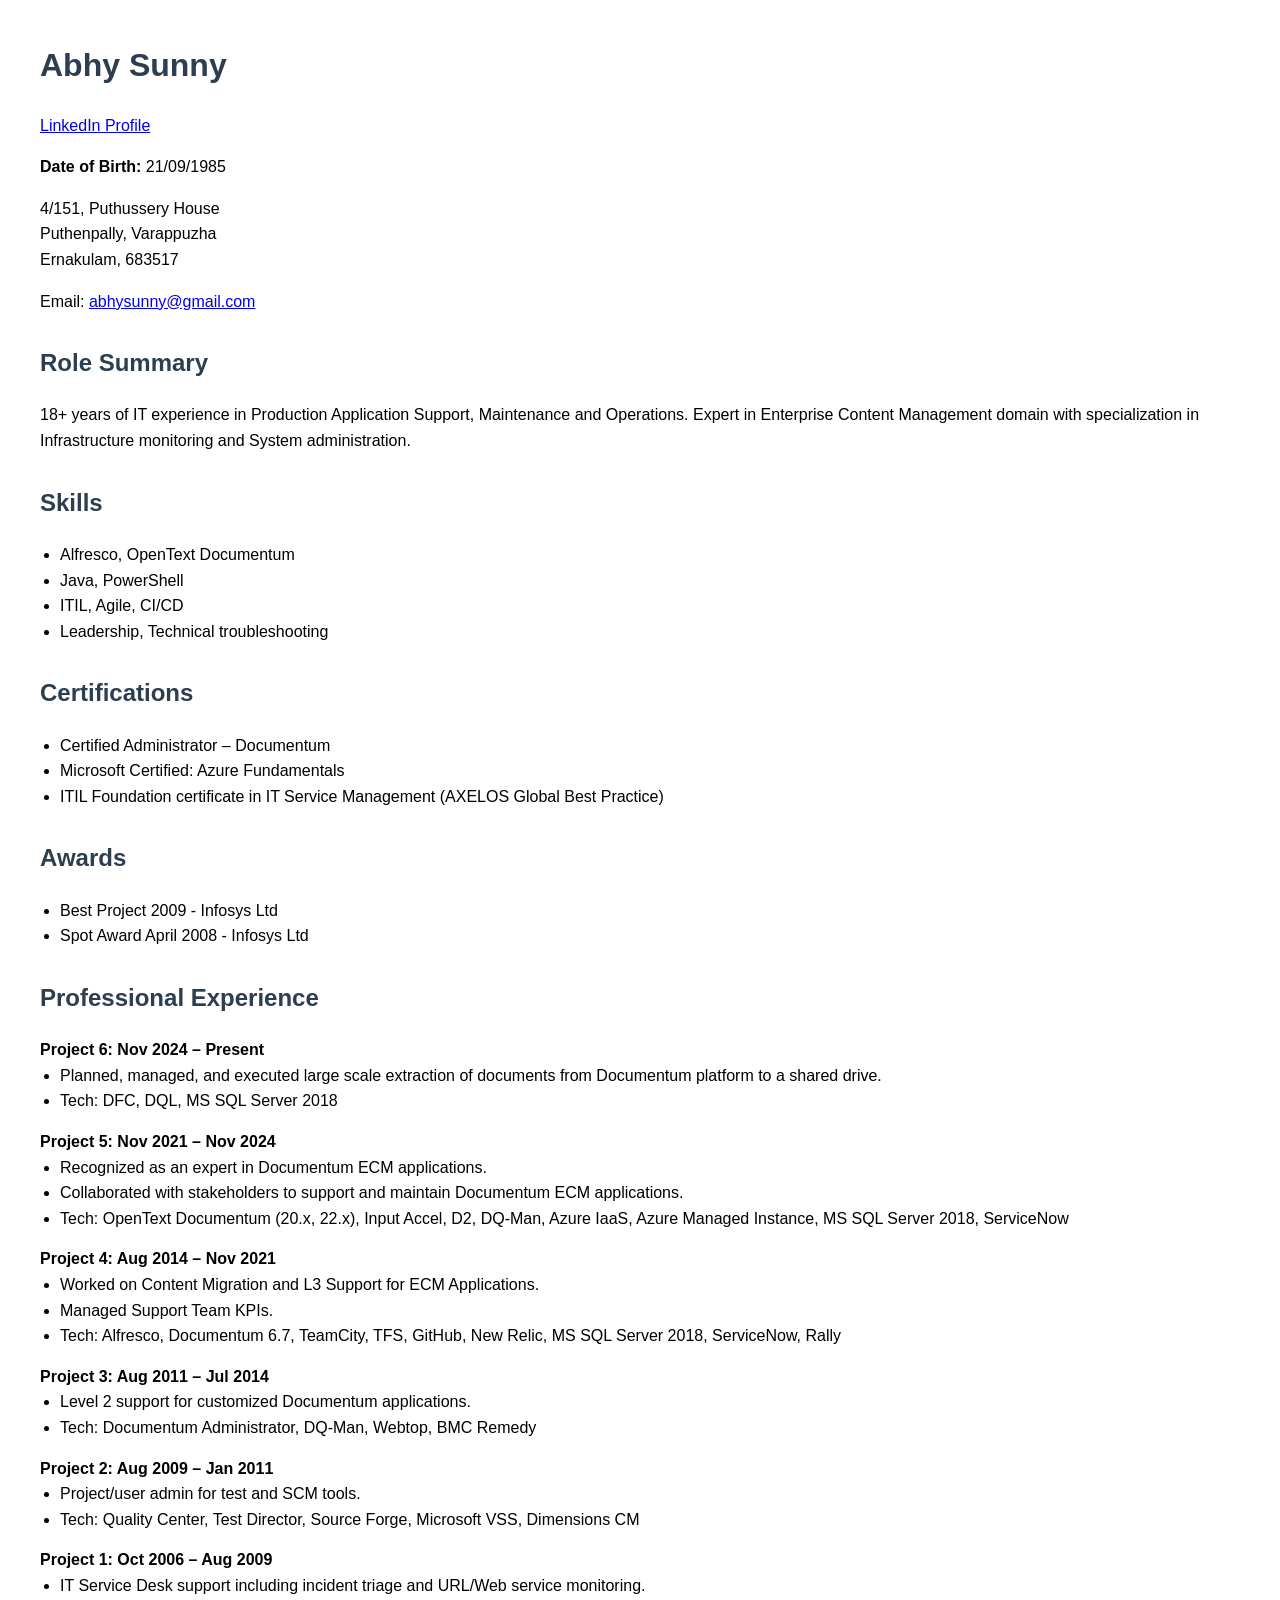
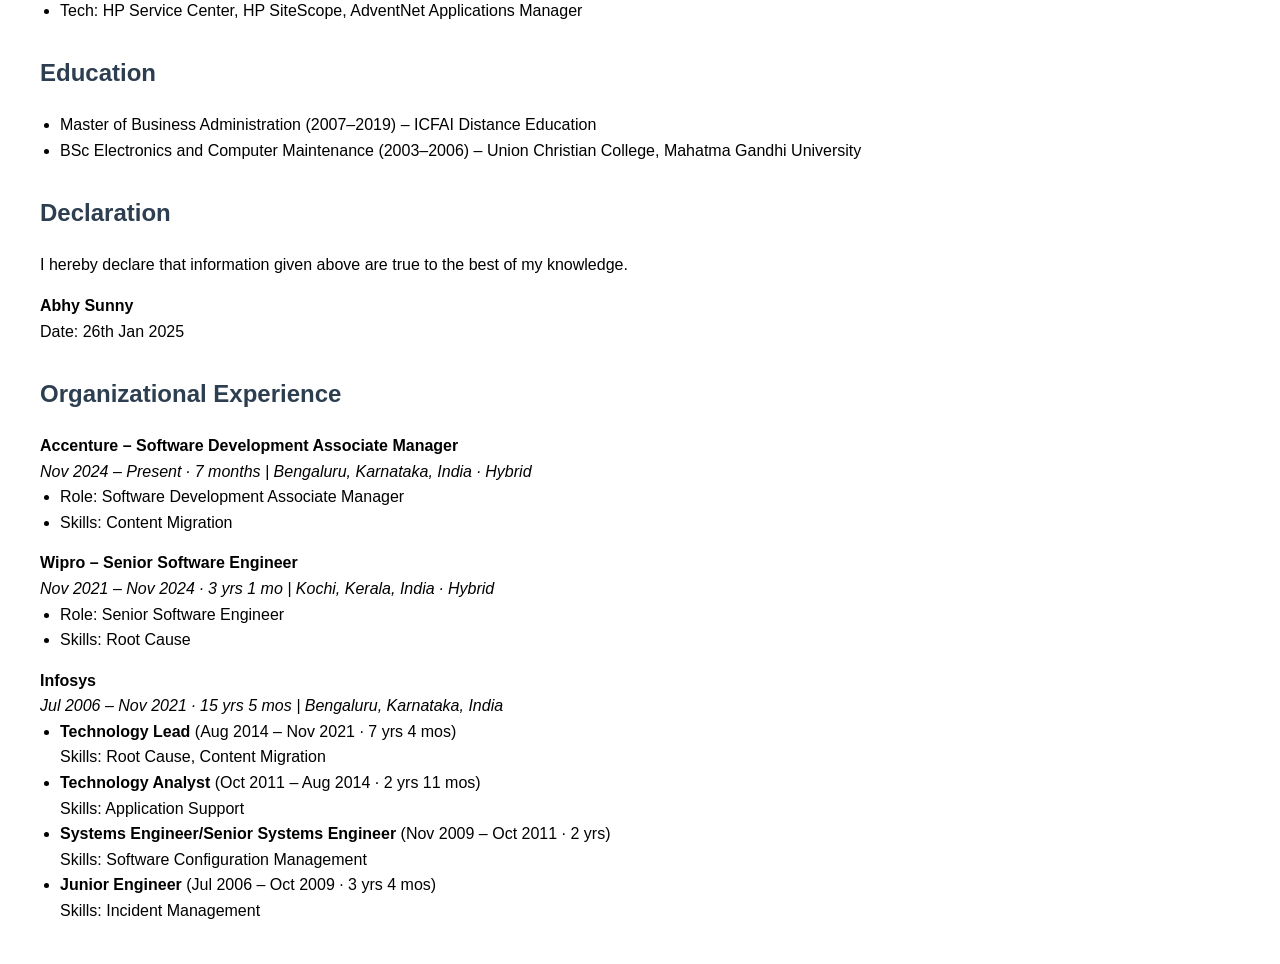
==== abhy-sunny.html @ b9ebeac2 "Adding HTML intial version" ====
<!DOCTYPE html>
<html lang="en">
<head>
  <meta charset="UTF-8">
  <title>Abhy Sunny Resume</title>
  <style>
    body {
      font-family: Arial, sans-serif;
      line-height: 1.6;
      margin: 40px;
    }
    h1, h2 {
      color: #2c3e50;
    }
    .section {
      margin-top: 30px;
    }
    .contact, .skills, .certs, .awards, .experience, .education, .declaration {
      margin-bottom: 20px;
    }
    ul {
      margin: 0;
      padding-left: 20px;
    }
    .project {
      margin-bottom: 15px;
    }
    .address {
      white-space: pre-line;
    }
  </style>
</head>
<body>

  <h1>Abhy Sunny</h1>
  <p><a href="https://www.linkedin.com/in/abhy-sunny/">LinkedIn Profile</a></p>

  <div class="contact">
    <p><strong>Date of Birth:</strong> 21/09/1985</p>
    <p class="address">4/151, Puthussery House<br>Puthenpally, Varappuzha<br>Ernakulam, 683517</p>
    <p>Email: <a href="mailto:abhysunny@gmail.com">abhysunny@gmail.com</a></p>
  </div>

  <div class="section role-summary">
    <h2>Role Summary</h2>
    <p>18+ years of IT experience in Production Application Support, Maintenance and Operations. Expert in Enterprise Content Management domain with specialization in Infrastructure monitoring and System administration.</p>
  </div>

  <div class="section skills">
    <h2>Skills</h2>
    <ul>
      <li>Alfresco, OpenText Documentum</li>
      <li>Java, PowerShell</li>
      <li>ITIL, Agile, CI/CD</li>
      <li>Leadership, Technical troubleshooting</li>
    </ul>
  </div>

  <div class="section certs">
    <h2>Certifications</h2>
    <ul>
      <li>Certified Administrator – Documentum</li>
      <li>Microsoft Certified: Azure Fundamentals</li>
      <li>ITIL Foundation certificate in IT Service Management (AXELOS Global Best Practice)</li>
    </ul>
  </div>

  <div class="section awards">
    <h2>Awards</h2>
    <ul>
      <li>Best Project 2009 - Infosys Ltd</li>
      <li>Spot Award April 2008 - Infosys Ltd</li>
    </ul>
  </div>

  <div class="section experience">
    <h2>Professional Experience</h2>

    <div class="project">
      <strong>Project 6: Nov 2024 – Present</strong>
      <ul>
        <li>Planned, managed, and executed large scale extraction of documents from Documentum platform to a shared drive.</li>
        <li>Tech: DFC, DQL, MS SQL Server 2018</li>
      </ul>
    </div>

    <div class="project">
      <strong>Project 5: Nov 2021 – Nov 2024</strong>
      <ul>
        <li>Recognized as an expert in Documentum ECM applications.</li>
        <li>Collaborated with stakeholders to support and maintain Documentum ECM applications.</li>
        <li>Tech: OpenText Documentum (20.x, 22.x), Input Accel, D2, DQ-Man, Azure IaaS, Azure Managed Instance, MS SQL Server 2018, ServiceNow</li>
      </ul>
    </div>

    <div class="project">
      <strong>Project 4: Aug 2014 – Nov 2021</strong>
      <ul>
        <li>Worked on Content Migration and L3 Support for ECM Applications.</li>
        <li>Managed Support Team KPIs.</li>
        <li>Tech: Alfresco, Documentum 6.7, TeamCity, TFS, GitHub, New Relic, MS SQL Server 2018, ServiceNow, Rally</li>
      </ul>
    </div>

    <div class="project">
      <strong>Project 3: Aug 2011 – Jul 2014</strong>
      <ul>
        <li>Level 2 support for customized Documentum applications.</li>
        <li>Tech: Documentum Administrator, DQ-Man, Webtop, BMC Remedy</li>
      </ul>
    </div>

    <div class="project">
      <strong>Project 2: Aug 2009 – Jan 2011</strong>
      <ul>
        <li>Project/user admin for test and SCM tools.</li>
        <li>Tech: Quality Center, Test Director, Source Forge, Microsoft VSS, Dimensions CM</li>
      </ul>
    </div>

    <div class="project">
      <strong>Project 1: Oct 2006 – Aug 2009</strong>
      <ul>
        <li>IT Service Desk support including incident triage and URL/Web service monitoring.</li>
        <li>Tech: HP Service Center, HP SiteScope, AdventNet Applications Manager</li>
      </ul>
    </div>
  </div>

  <div class="section education">
    <h2>Education</h2>
    <ul>
      <li>Master of Business Administration (2007–2019) – ICFAI Distance Education</li>
      <li>BSc Electronics and Computer Maintenance (2003–2006) – Union Christian College, Mahatma Gandhi University</li>
    </ul>
  </div>

  <div class="section declaration">
    <h2>Declaration</h2>
    <p>I hereby declare that information given above are true to the best of my knowledge.</p>
    <p><strong>Abhy Sunny</strong><br>Date: 26th Jan 2025</p>
  </div>


<div class="section experience">
  <h2>Organizational Experience</h2>

  <div class="project">
    <strong>Accenture – Software Development Associate Manager</strong><br>
    <em>Nov 2024 – Present · 7 months | Bengaluru, Karnataka, India · Hybrid</em>
    <ul>
      <li>Role: Software Development Associate Manager</li>
      <li>Skills: Content Migration</li>
    </ul>
  </div>

  <div class="project">
    <strong>Wipro – Senior Software Engineer</strong><br>
    <em>Nov 2021 – Nov 2024 · 3 yrs 1 mo | Kochi, Kerala, India · Hybrid</em>
    <ul>
      <li>Role: Senior Software Engineer</li>
      <li>Skills: Root Cause</li>
    </ul>
  </div>

  <div class="project">
    <strong>Infosys</strong><br>
    <em>Jul 2006 – Nov 2021 · 15 yrs 5 mos | Bengaluru, Karnataka, India</em>
    <ul>
      <li><strong>Technology Lead</strong> (Aug 2014 – Nov 2021 · 7 yrs 4 mos)<br>Skills: Root Cause, Content Migration</li>
      <li><strong>Technology Analyst</strong> (Oct 2011 – Aug 2014 · 2 yrs 11 mos)<br>Skills: Application Support</li>
      <li><strong>Systems Engineer/Senior Systems Engineer</strong> (Nov 2009 – Oct 2011 · 2 yrs)<br>Skills: Software Configuration Management</li>
      <li><strong>Junior Engineer</strong> (Jul 2006 – Oct 2009 · 3 yrs 4 mos)<br>Skills: Incident Management</li>
    </ul>
  </div>
</div>

</body>
</html>
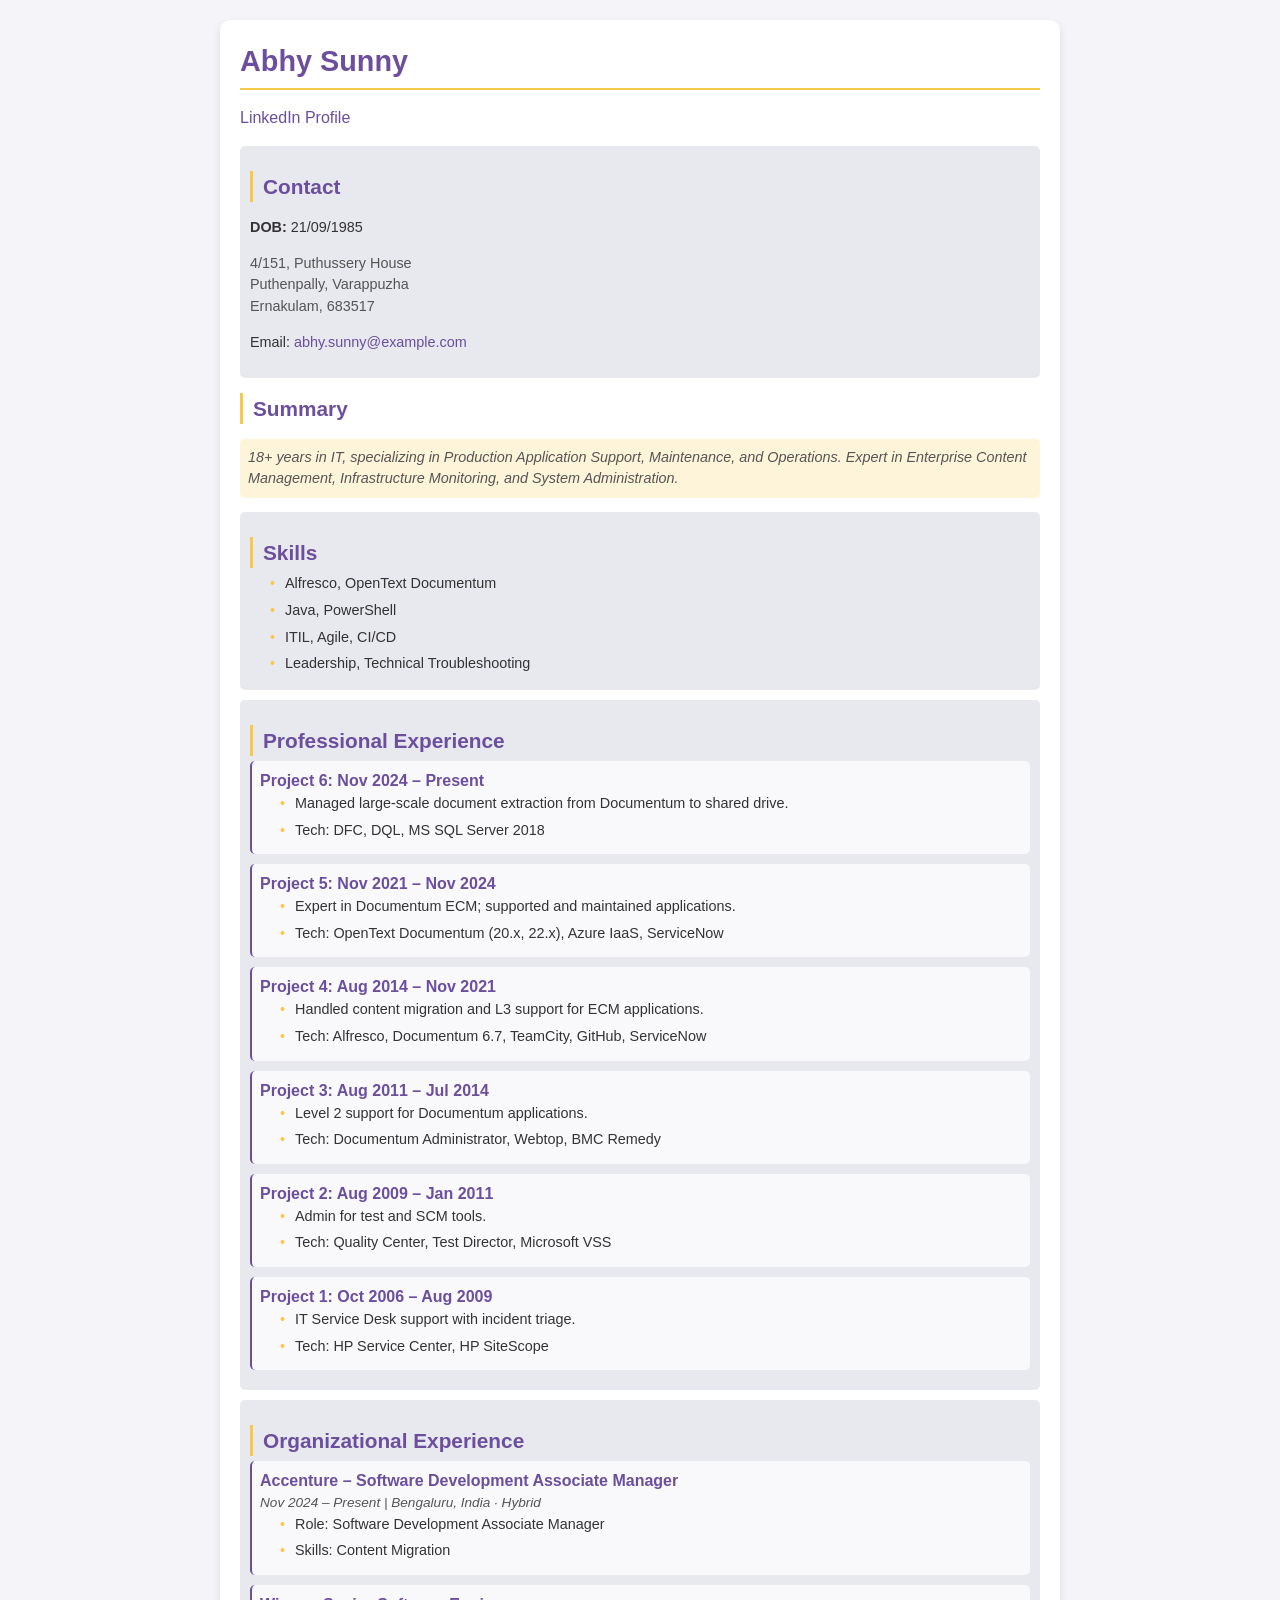
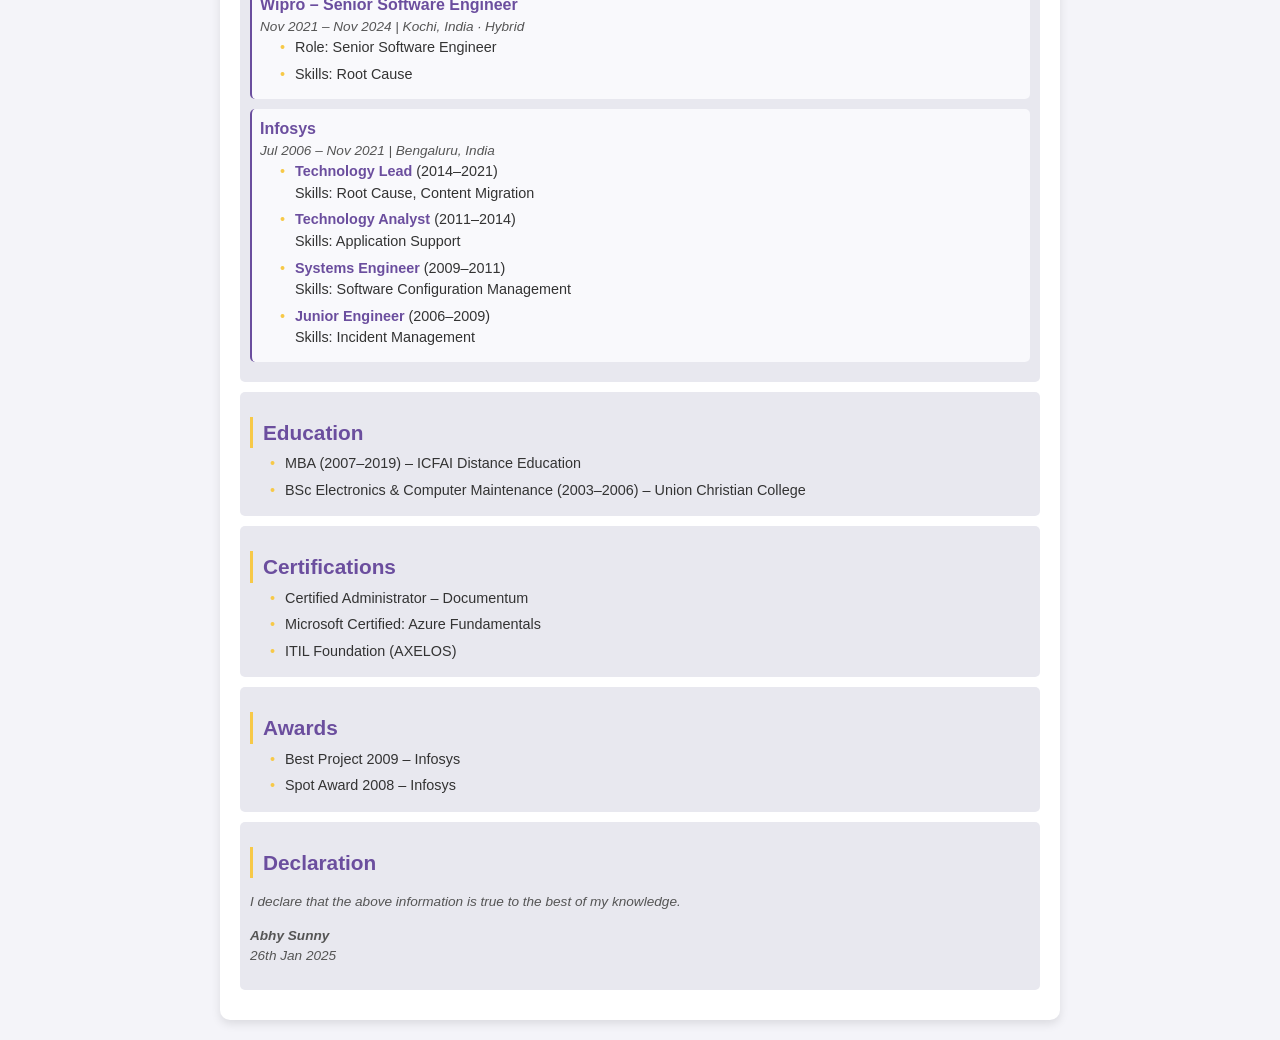
==== commit 8214032f: "Updated format" ====
--- a/abhy-sunny.html
+++ b/abhy-sunny.html
@@ -1,179 +1,293 @@
-<!DOCTYPE html>
+<script type="text/javascript">
+        var gk_isXlsx = false;
+        var gk_xlsxFileLookup = {};
+        var gk_fileData = {};
+        function filledCell(cell) {
+          return cell !== '' && cell != null;
+        }
+        function loadFileData(filename) {
+        if (gk_isXlsx && gk_xlsxFileLookup[filename]) {
+            try {
+                var workbook = XLSX.read(gk_fileData[filename], { type: 'base64' });
+                var firstSheetName = workbook.SheetNames[0];
+                var worksheet = workbook.Sheets[firstSheetName];
+
+                // Convert sheet to JSON to filter blank rows
+                var jsonData = XLSX.utils.sheet_to_json(worksheet, { header: 1, blankrows: false, defval: '' });
+                // Filter out blank rows (rows where all cells are empty, null, or undefined)
+                var filteredData = jsonData.filter(row => row.some(filledCell));
+
+                // Heuristic to find the header row by ignoring rows with fewer filled cells than the next row
+                var headerRowIndex = filteredData.findIndex((row, index) =>
+                  row.filter(filledCell).length >= filteredData[index + 1]?.filter(filledCell).length
+                );
+                // Fallback
+                if (headerRowIndex === -1 || headerRowIndex > 25) {
+                  headerRowIndex = 0;
+                }
+
+                // Convert filtered JSON back to CSV
+                var csv = XLSX.utils.aoa_to_sheet(filteredData.slice(headerRowIndex)); // Create a new sheet from filtered array of arrays
+                csv = XLSX.utils.sheet_to_csv(csv, { header: 1 });
+                return csv;
+            } catch (e) {
+                console.error(e);
+                return "";
+            }
+        }
+        return gk_fileData[filename] || "";
+        }
+        </script><!DOCTYPE html>
 <html lang="en">
 <head>
   <meta charset="UTF-8">
   <title>Abhy Sunny Resume</title>
   <style>
     body {
-      font-family: Arial, sans-serif;
-      line-height: 1.6;
-      margin: 40px;
-    }
-    h1, h2 {
-      color: #2c3e50;
+      font-family: 'Segoe UI', Arial, sans-serif;
+      line-height: 1.5;
+      margin: 0;
+      padding: 0;
+      background-color: #f4f4f9;
+      color: #333;
+    }
+    .container {
+      max-width: 800px;
+      margin: 20px auto;
+      background: #fff;
+      padding: 20px;
+      border-radius: 10px;
+      box-shadow: 0 4px 10px rgba(0, 0, 0, 0.1);
+    }
+    h1 {
+      color: #6b4e9e; /* Purple */
+      font-size: 1.8em;
+      margin: 0 0 5px;
+      border-bottom: 2px solid #f7c948; /* Yellow */
+      padding-bottom: 5px;
+    }
+    h2 {
+      color: #6b4e9e; /* Purple */
+      font-size: 1.3em;
+      margin: 15px 0 5px;
+      border-left: 3px solid #f7c948; /* Yellow */
+      padding-left: 10px;
+    }
+    a {
+      color: #6b4e9e; /* Purple */
+      text-decoration: none;
+    }
+    a:hover {
+      color: #f7c948; /* Yellow */
     }
     .section {
-      margin-top: 30px;
+      margin-bottom: 10px;
     }
     .contact, .skills, .certs, .awards, .experience, .education, .declaration {
-      margin-bottom: 20px;
+      background: #e8e8ef; /* Light grey-purple */
+      padding: 10px;
+      border-radius: 5px;
+      margin-bottom: 10px;
     }
     ul {
+      padding-left: 20px;
       margin: 0;
-      padding-left: 20px;
+      list-style-type: none;
+    }
+    ul li {
+      position: relative;
+      padding-left: 15px;
+      margin-bottom: 5px;
+      font-size: 0.9em;
+    }
+    ul li:before {
+      content: '•';
+      position: absolute;
+      left: 0;
+      color: #f7c948; /* Yellow */
+      font-size: 1em;
     }
     .project {
-      margin-bottom: 15px;
+      margin-bottom: 10px;
+      padding: 8px;
+      border-left: 2px solid #6b4e9e; /* Purple */
+      background: #f9f9fc;
+      border-radius: 5px;
+    }
+    .project strong {
+      color: #6b4e9e; /* Purple */
+      font-size: 1em;
+    }
+    .project em {
+      font-size: 0.85em;
+      color: #555;
     }
     .address {
       white-space: pre-line;
+      font-size: 0.9em;
+      color: #555;
+    }
+    .role-summary p {
+      font-style: italic;
+      color: #555;
+      background: #f7c94833; /* Light yellow */
+      padding: 8px;
+      border-radius: 5px;
+      font-size: 0.9em;
+    }
+    .declaration p {
+      font-style: italic;
+      color: #555;
+      font-size: 0.85em;
+    }
+    .contact p, .education li, .certs li, .awards li {
+      font-size: 0.9em;
+    }
+    @media print {
+      .container {
+        box-shadow: none;
+        margin: 0;
+        padding: 10px;
+      }
+      body {
+        background: #fff;
+      }
     }
   </style>
 </head>
 <body>
-
-  <h1>Abhy Sunny</h1>
-  <p><a href="https://www.linkedin.com/in/abhy-sunny/">LinkedIn Profile</a></p>
-
-  <div class="contact">
-    <p><strong>Date of Birth:</strong> 21/09/1985</p>
-    <p class="address">4/151, Puthussery House<br>Puthenpally, Varappuzha<br>Ernakulam, 683517</p>
-    <p>Email: <a href="mailto:abhysunny@gmail.com">abhysunny@gmail.com</a></p>
+  <div class="container">
+    <h1>Abhy Sunny</h1>
+    <p><a href="https://www.linkedin.com/in/abhy-sunny/">LinkedIn Profile</a></p>
+
+    <div class="contact section">
+      <h2>Contact</h2>
+      <p><strong>DOB:</strong> 21/09/1985</p>
+      <p class="address">4/151, Puthussery House<br>Puthenpally, Varappuzha<br>Ernakulam, 683517</p>
+      <p>Email: <a href="mailto:abhy.sunny@example.com">abhy.sunny@example.com</a></p>
+    </div>
+
+    <div class="section role-summary">
+      <h2>Summary</h2>
+      <p>18+ years in IT, specializing in Production Application Support, Maintenance, and Operations. Expert in Enterprise Content Management, Infrastructure Monitoring, and System Administration.</p>
+    </div>
+
+    <div class="section skills">
+      <h2>Skills</h2>
+      <ul>
+        <li>Alfresco, OpenText Documentum</li>
+        <li>Java, PowerShell</li>
+        <li>ITIL, Agile, CI/CD</li>
+        <li>Leadership, Technical Troubleshooting</li>
+      </ul>
+    </div>
+
+    <div class="section experience">
+      <h2>Professional Experience</h2>
+      <div class="project">
+        <strong>Project 6: Nov 2024 – Present</strong>
+        <ul>
+          <li>Managed large-scale document extraction from Documentum to shared drive.</li>
+          <li>Tech: DFC, DQL, MS SQL Server 2018</li>
+        </ul>
+      </div>
+      <div class="project">
+        <strong>Project 5: Nov 2021 – Nov 2024</strong>
+        <ul>
+          <li>Expert in Documentum ECM; supported and maintained applications.</li>
+          <li>Tech: OpenText Documentum (20.x, 22.x), Azure IaaS, ServiceNow</li>
+        </ul>
+      </div>
+      <div class="project">
+        <strong>Project 4: Aug 2014 – Nov 2021</strong>
+        <ul>
+          <li>Handled content migration and L3 support for ECM applications.</li>
+          <li>Tech: Alfresco, Documentum 6.7, TeamCity, GitHub, ServiceNow</li>
+        </ul>
+      </div>
+      <div class="project">
+        <strong>Project 3: Aug 2011 – Jul 2014</strong>
+        <ul>
+          <li>Level 2 support for Documentum applications.</li>
+          <li>Tech: Documentum Administrator, Webtop, BMC Remedy</li>
+        </ul>
+      </div>
+      <div class="project">
+        <strong>Project 2: Aug 2009 – Jan 2011</strong>
+        <ul>
+          <li>Admin for test and SCM tools.</li>
+          <li>Tech: Quality Center, Test Director, Microsoft VSS</li>
+        </ul>
+      </div>
+      <div class="project">
+        <strong>Project 1: Oct 2006 – Aug 2009</strong>
+        <ul>
+          <li>IT Service Desk support with incident triage.</li>
+          <li>Tech: HP Service Center, HP SiteScope</li>
+        </ul>
+      </div>
+    </div>
+
+    <div class="section experience">
+      <h2>Organizational Experience</h2>
+      <div class="project">
+        <strong>Accenture – Software Development Associate Manager</strong><br>
+        <em>Nov 2024 – Present | Bengaluru, India · Hybrid</em>
+        <ul>
+          <li>Role: Software Development Associate Manager</li>
+          <li>Skills: Content Migration</li>
+        </ul>
+      </div>
+      <div class="project">
+        <strong>Wipro – Senior Software Engineer</strong><br>
+        <em>Nov 2021 – Nov 2024 | Kochi, India · Hybrid</em>
+        <ul>
+          <li>Role: Senior Software Engineer</li>
+          <li>Skills: Root Cause</li>
+        </ul>
+      </div>
+      <div class="project">
+        <strong>Infosys</strong><br>
+        <em>Jul 2006 – Nov 2021 | Bengaluru, India</em>
+        <ul>
+          <li><strong>Technology Lead</strong> (2014–2021)<br>Skills: Root Cause, Content Migration</li>
+          <li><strong>Technology Analyst</strong> (2011–2014)<br>Skills: Application Support</li>
+          <li><strong>Systems Engineer</strong> (2009–2011)<br>Skills: Software Configuration Management</li>
+          <li><strong>Junior Engineer</strong> (2006–2009)<br>Skills: Incident Management</li>
+        </ul>
+      </div>
+    </div>
+
+    <div class="section education">
+      <h2>Education</h2>
+      <ul>
+        <li>MBA (2007–2019) – ICFAI Distance Education</li>
+        <li>BSc Electronics & Computer Maintenance (2003–2006) – Union Christian College</li>
+      </ul>
+    </div>
+
+    <div class="section certs">
+      <h2>Certifications</h2>
+      <ul>
+        <li>Certified Administrator – Documentum</li>
+        <li>Microsoft Certified: Azure Fundamentals</li>
+        <li>ITIL Foundation (AXELOS)</li>
+      </ul>
+    </div>
+
+    <div class="section awards">
+      <h2>Awards</h2>
+      <ul>
+        <li>Best Project 2009 – Infosys</li>
+        <li>Spot Award 2008 – Infosys</li>
+      </ul>
+    </div>
+
+    <div class="section declaration">
+      <h2>Declaration</h2>
+      <p>I declare that the above information is true to the best of my knowledge.</p>
+      <p><strong>Abhy Sunny</strong><br>26th Jan 2025</p>
+    </div>
   </div>
-
-  <div class="section role-summary">
-    <h2>Role Summary</h2>
-    <p>18+ years of IT experience in Production Application Support, Maintenance and Operations. Expert in Enterprise Content Management domain with specialization in Infrastructure monitoring and System administration.</p>
-  </div>
-
-  <div class="section skills">
-    <h2>Skills</h2>
-    <ul>
-      <li>Alfresco, OpenText Documentum</li>
-      <li>Java, PowerShell</li>
-      <li>ITIL, Agile, CI/CD</li>
-      <li>Leadership, Technical troubleshooting</li>
-    </ul>
-  </div>
-
-  <div class="section certs">
-    <h2>Certifications</h2>
-    <ul>
-      <li>Certified Administrator – Documentum</li>
-      <li>Microsoft Certified: Azure Fundamentals</li>
-      <li>ITIL Foundation certificate in IT Service Management (AXELOS Global Best Practice)</li>
-    </ul>
-  </div>
-
-  <div class="section awards">
-    <h2>Awards</h2>
-    <ul>
-      <li>Best Project 2009 - Infosys Ltd</li>
-      <li>Spot Award April 2008 - Infosys Ltd</li>
-    </ul>
-  </div>
-
-  <div class="section experience">
-    <h2>Professional Experience</h2>
-
-    <div class="project">
-      <strong>Project 6: Nov 2024 – Present</strong>
-      <ul>
-        <li>Planned, managed, and executed large scale extraction of documents from Documentum platform to a shared drive.</li>
-        <li>Tech: DFC, DQL, MS SQL Server 2018</li>
-      </ul>
-    </div>
-
-    <div class="project">
-      <strong>Project 5: Nov 2021 – Nov 2024</strong>
-      <ul>
-        <li>Recognized as an expert in Documentum ECM applications.</li>
-        <li>Collaborated with stakeholders to support and maintain Documentum ECM applications.</li>
-        <li>Tech: OpenText Documentum (20.x, 22.x), Input Accel, D2, DQ-Man, Azure IaaS, Azure Managed Instance, MS SQL Server 2018, ServiceNow</li>
-      </ul>
-    </div>
-
-    <div class="project">
-      <strong>Project 4: Aug 2014 – Nov 2021</strong>
-      <ul>
-        <li>Worked on Content Migration and L3 Support for ECM Applications.</li>
-        <li>Managed Support Team KPIs.</li>
-        <li>Tech: Alfresco, Documentum 6.7, TeamCity, TFS, GitHub, New Relic, MS SQL Server 2018, ServiceNow, Rally</li>
-      </ul>
-    </div>
-
-    <div class="project">
-      <strong>Project 3: Aug 2011 – Jul 2014</strong>
-      <ul>
-        <li>Level 2 support for customized Documentum applications.</li>
-        <li>Tech: Documentum Administrator, DQ-Man, Webtop, BMC Remedy</li>
-      </ul>
-    </div>
-
-    <div class="project">
-      <strong>Project 2: Aug 2009 – Jan 2011</strong>
-      <ul>
-        <li>Project/user admin for test and SCM tools.</li>
-        <li>Tech: Quality Center, Test Director, Source Forge, Microsoft VSS, Dimensions CM</li>
-      </ul>
-    </div>
-
-    <div class="project">
-      <strong>Project 1: Oct 2006 – Aug 2009</strong>
-      <ul>
-        <li>IT Service Desk support including incident triage and URL/Web service monitoring.</li>
-        <li>Tech: HP Service Center, HP SiteScope, AdventNet Applications Manager</li>
-      </ul>
-    </div>
-  </div>
-
-  <div class="section education">
-    <h2>Education</h2>
-    <ul>
-      <li>Master of Business Administration (2007–2019) – ICFAI Distance Education</li>
-      <li>BSc Electronics and Computer Maintenance (2003–2006) – Union Christian College, Mahatma Gandhi University</li>
-    </ul>
-  </div>
-
-  <div class="section declaration">
-    <h2>Declaration</h2>
-    <p>I hereby declare that information given above are true to the best of my knowledge.</p>
-    <p><strong>Abhy Sunny</strong><br>Date: 26th Jan 2025</p>
-  </div>
-
-
-<div class="section experience">
-  <h2>Organizational Experience</h2>
-
-  <div class="project">
-    <strong>Accenture – Software Development Associate Manager</strong><br>
-    <em>Nov 2024 – Present · 7 months | Bengaluru, Karnataka, India · Hybrid</em>
-    <ul>
-      <li>Role: Software Development Associate Manager</li>
-      <li>Skills: Content Migration</li>
-    </ul>
-  </div>
-
-  <div class="project">
-    <strong>Wipro – Senior Software Engineer</strong><br>
-    <em>Nov 2021 – Nov 2024 · 3 yrs 1 mo | Kochi, Kerala, India · Hybrid</em>
-    <ul>
-      <li>Role: Senior Software Engineer</li>
-      <li>Skills: Root Cause</li>
-    </ul>
-  </div>
-
-  <div class="project">
-    <strong>Infosys</strong><br>
-    <em>Jul 2006 – Nov 2021 · 15 yrs 5 mos | Bengaluru, Karnataka, India</em>
-    <ul>
-      <li><strong>Technology Lead</strong> (Aug 2014 – Nov 2021 · 7 yrs 4 mos)<br>Skills: Root Cause, Content Migration</li>
-      <li><strong>Technology Analyst</strong> (Oct 2011 – Aug 2014 · 2 yrs 11 mos)<br>Skills: Application Support</li>
-      <li><strong>Systems Engineer/Senior Systems Engineer</strong> (Nov 2009 – Oct 2011 · 2 yrs)<br>Skills: Software Configuration Management</li>
-      <li><strong>Junior Engineer</strong> (Jul 2006 – Oct 2009 · 3 yrs 4 mos)<br>Skills: Incident Management</li>
-    </ul>
-  </div>
-</div>
-
 </body>
-</html>
+</html>
